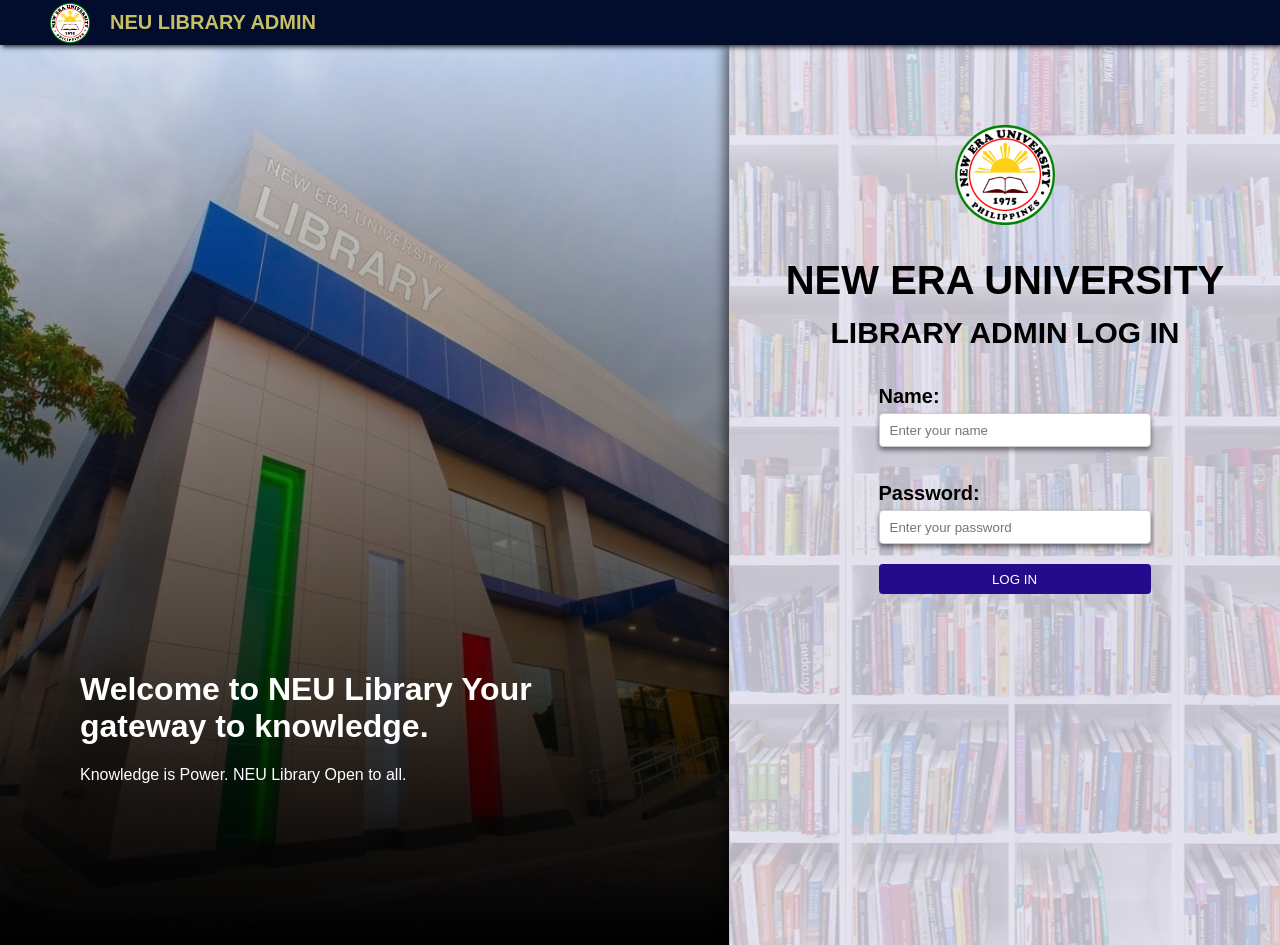
==== InfoMa2/adminLogin/login.html @ 91bf6280 "NEU Library initial commit" ====
<!DOCTYPE html>
<html lang="en">
<head>
    <meta charset="UTF-8">
    <meta name="viewport" content="width=device-width, initial-scale=1.0">
    <title>New Era University Library</title>
    <link rel="stylesheet" href="style.css">
</head>

<body>
    <nav>
        <img src="/InfoMa2/adminLogin/photos/neulogo.png" alt="New Era University Logo" class="logotop">
        <h3>NEU LIBRARY ADMIN</h3>
    </nav>
    <div class="maincontent">
    <div class="left-side">
        <div class="building"></div>
        <div class="texts">
            <h1>Welcome to NEU Library
                Your gateway to knowledge.</h1>
                <p>Knowledge is Power.
                NEU Library Open to all.</p>
        </div>
    </div>
    <div class="right-side">
    <div class="bgimg"></div>
    <div class="bglogo"></div>
    <div class="header-container">
    <div class="logo"> <img src="/InfoMa2/adminLogin/photos/neulogo.png" alt="New Era University Logo"></div>
    <header>
        <h2>NEW ERA UNIVERSITY</h2>
        <h1>LIBRARY ADMIN LOG IN</h1>
    </header>
    </div>
    <main>
        <form>
        <div class="Login">
            <h3>Name:</h3>
            <input type="text" id="name" placeholder="Enter your name">
            <h3>Password:</h3>
            <input type="password" id="password" placeholder="Enter your password">   
            <button type="submit" id="loginBtn">LOG IN</button>
        </div>
        </form>
    </main>
    </div>
    </div>
    <script src="login.js"></script>
</body>
</html>
---- InfoMa2/adminLogin/style.css ----
body{
    background-color: #e3e1f1;
    font-family: Arial, sans-serif;
    overflow: hidden;
    height: 100vh;
    margin: 0;
    padding: 0;
    
}
nav{
 background-color: rgb(2, 13, 46);
 width: 100%;
 height: 45px;
 box-shadow: 2px 2px 5px rgba(0, 0, 0, 0.8);
 align-items: center;
 display: flex;
 z-index: 10;
 position: relative;
}   
.logotop{
    width: 40px;
    height: 40px;
    background-size: cover;
    background-position: center;
    margin-left: 50px;
}
nav h3{
    color: rgb(197, 191, 101);
    margin-left: 20px;
    font-size: 20px;
}
.maincontent{
    display: flex;
    height: 100vh;;
}
.left-side{
    background-image: linear-gradient(to top, rgba(0,0,0,1), transparent), url("/InfoMa2/Login/photos/NEULIBRARY.png");
    display: flex;
    flex-direction: column;
    background-position: center;
    height: 100vh;
    width: 65vw;
    background-repeat: no-repeat;
    background-size: cover;
    flex: 2;
}
.texts{
    color: white;
    width: 500px;
    position: absolute;
    bottom: 100px;
    left: 80px;
}
.right-side{
    width: 550px;
    height: 100vh;
    border-left: 1px solid #c9c3c3;
    display: flex;
    flex-direction: column;
    align-items: center;
    position: relative;
    box-shadow: -5px 0px 10px rgba(0,0,0,0.5);;
    z-index: 1;
    
}
.bgimg{
    background-image: url("/InfoMa2/Login/photos/clouds.jpg");
    background-size: cover;
    background-position: center;
    position: absolute;
    top: 0;
    left: 0;
    width: 100%;
    height: 100%;
    opacity: 0.2;
    z-index: 0;
}
.header-container {
    position: relative;
    z-index: 2;
}
main{
    position: relative;
    z-index: 2;
}
.header-container h1{
    text-align: center;
    margin-top: -20px;
    font-size: 30px;
}
.header-container h2{
    text-align: center;
    position: relative;
    font-size: 40px;
}
input[type="text"]{
    width: 250px;
    height: 12px;
    padding: 10px;
    margin-bottom: 20px;
    border: 1px solid #ccc;
    border-radius: 4px;
    background-color: #ffffff;
    box-shadow: 0px 3px 5px rgba(0,0,0,0.5);;
}
input[type="password"]{
    width: 250px;
    height: 12px;
    padding: 10px;
    margin-bottom: 20px;
    border: 1px solid #ccc;
    border-radius: 4px;
    background-color: #ffffff;
    box-shadow: 0px 3px 5px rgba(0,0,0,0.5);;
}
.Login{
    width: 253px;
    align-items: flex-start;
    flex-direction: column;
    display: flex;
    
}
.Login h3{
    margin: 0;
    margin-bottom: 5px;
    margin-top: 15px;
    font-size: 20px;
}
button{
    width: 272px;
    height: 30px;
    background-color: #230B8B;
    color: white;
    border: none;
    border-radius: 4px;
    cursor: pointer;
    
}
button:hover{
    background-color: #c5b201;
    color: black;
}
.logo{
    display: flex;
    justify-content: center;
    z-index: 2;
    margin-top: 80px;
}
.logo img{
    width: 100px;
    height: auto;
    align-self: center;

}
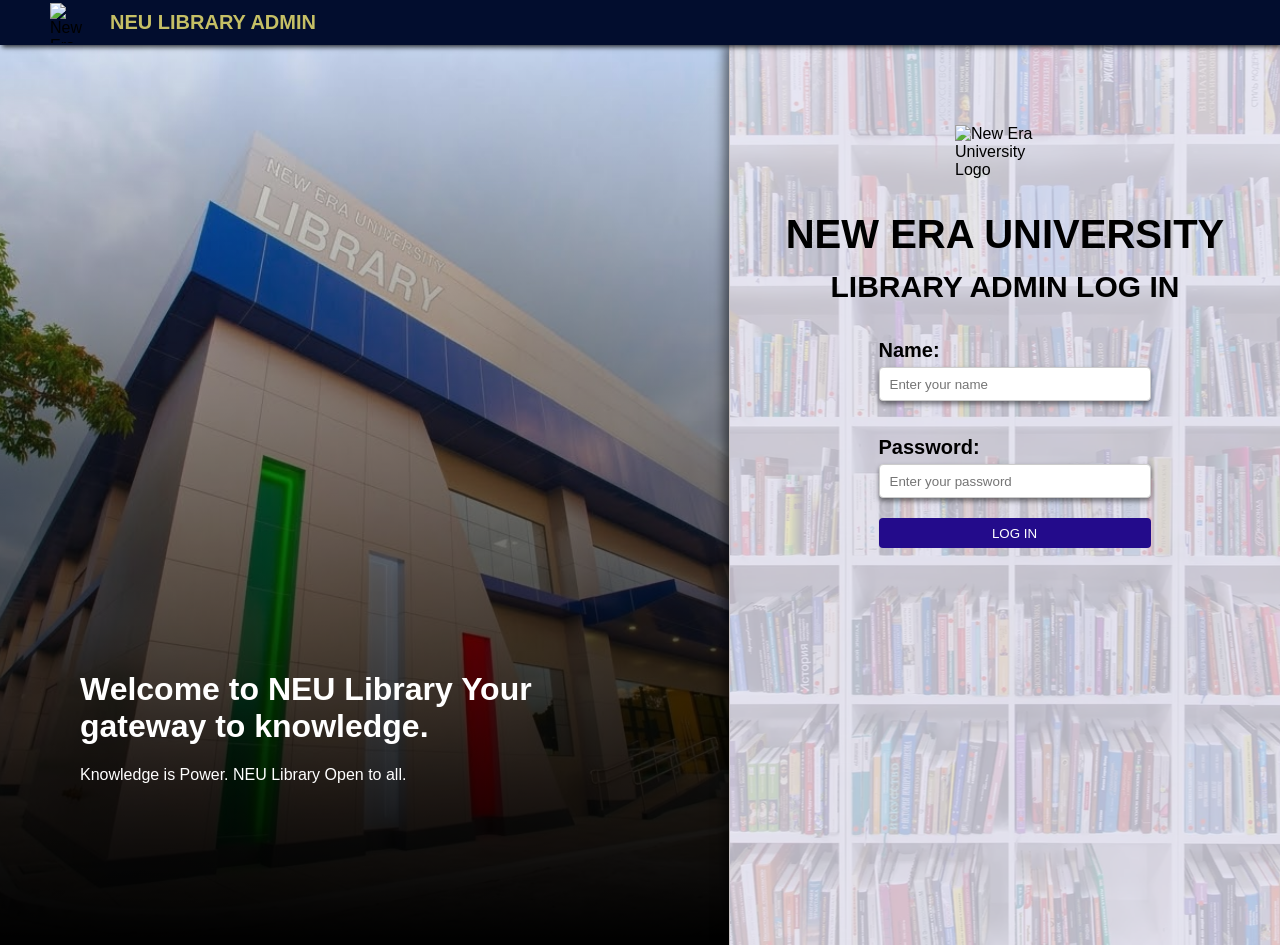
==== commit d6bcc8ac: "added admin log in page" ====
--- a/InfoMa2/adminLogin/login.html
+++ b/InfoMa2/adminLogin/login.html
@@ -9,7 +9,7 @@
 
 <body>
     <nav>
-        <img src="/InfoMa2/adminLogin/photos/neulogo.png" alt="New Era University Logo" class="logotop">
+        <img src="/adminLogin/photos/neulogo.png" alt="New Era University Logo" class="logotop">
         <h3>NEU LIBRARY ADMIN</h3>
     </nav>
     <div class="maincontent">
@@ -26,7 +26,7 @@
     <div class="bgimg"></div>
     <div class="bglogo"></div>
     <div class="header-container">
-    <div class="logo"> <img src="/InfoMa2/adminLogin/photos/neulogo.png" alt="New Era University Logo"></div>
+    <div class="logo"> <img src="/adminLogin/photos/neulogo.png" alt="New Era University Logo"></div>
     <header>
         <h2>NEW ERA UNIVERSITY</h2>
         <h1>LIBRARY ADMIN LOG IN</h1>
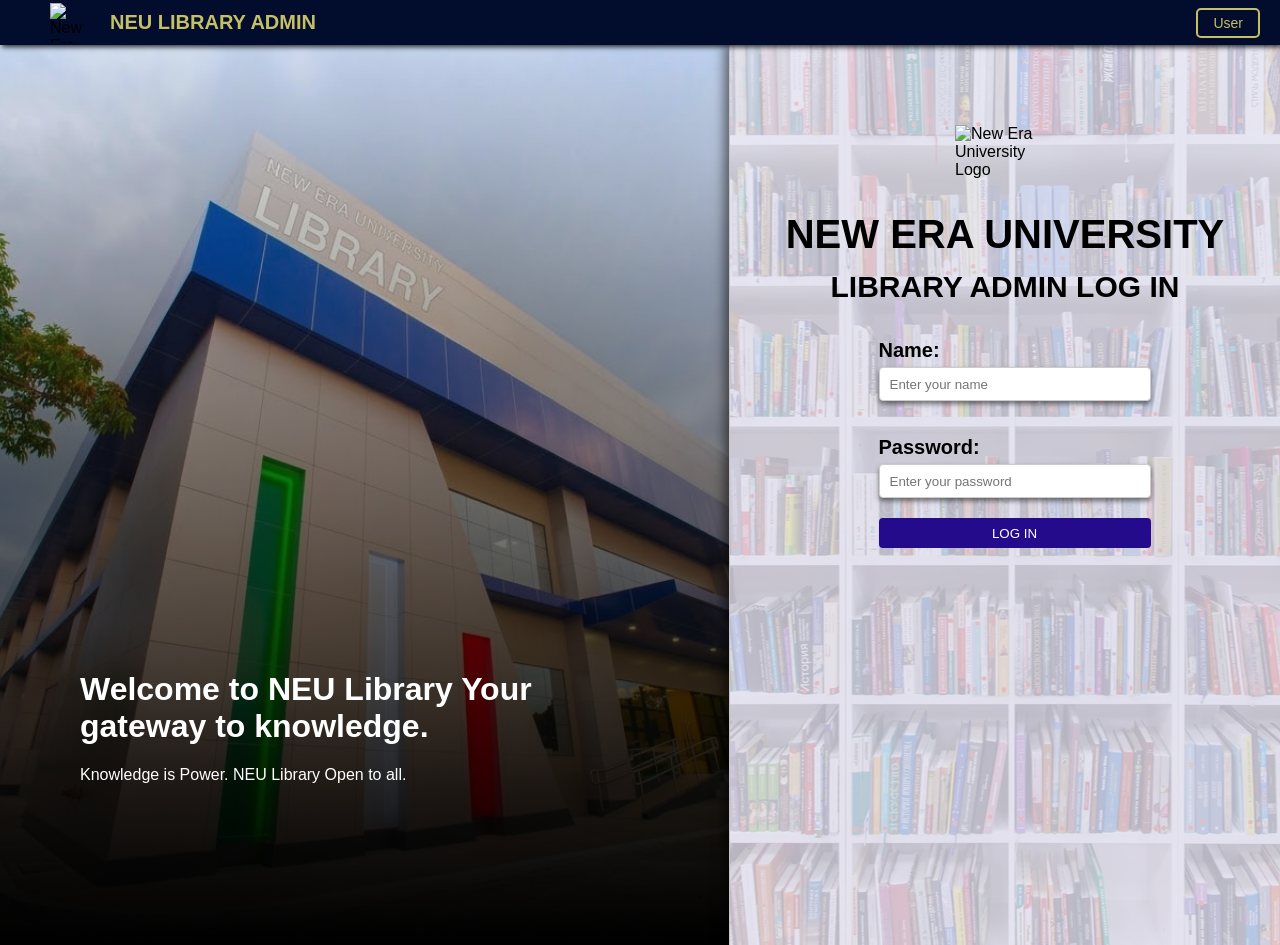
==== commit 498bcb03: "fix admin log in page" ====
--- a/InfoMa2/adminLogin/login.html
+++ b/InfoMa2/adminLogin/login.html
@@ -11,6 +11,7 @@
     <nav>
         <img src="/adminLogin/photos/neulogo.png" alt="New Era University Logo" class="logotop">
         <h3>NEU LIBRARY ADMIN</h3>
+        <a href="/Login/login.html" class="userbtn">User</a>
     </nav>
     <div class="maincontent">
     <div class="left-side">
--- a/InfoMa2/adminLogin/style.css
+++ b/InfoMa2/adminLogin/style.css
@@ -17,6 +17,24 @@
  z-index: 10;
  position: relative;
 }   
+.userbtn {
+    margin-left: auto;
+    margin-right: 20px;
+    padding: 5px 15px;
+    background: transparent;
+    border: 2px solid rgb(197, 191, 101);
+    color: rgb(197, 191, 101);
+    border-radius: 5px;
+    cursor: pointer;
+    font-size: 14px;
+    text-decoration: none;
+}
+
+.userbtn:hover {
+    background-color: rgb(197, 191, 101);
+    color: rgb(2, 13, 46);
+}
+
 .logotop{
     width: 40px;
     height: 40px;
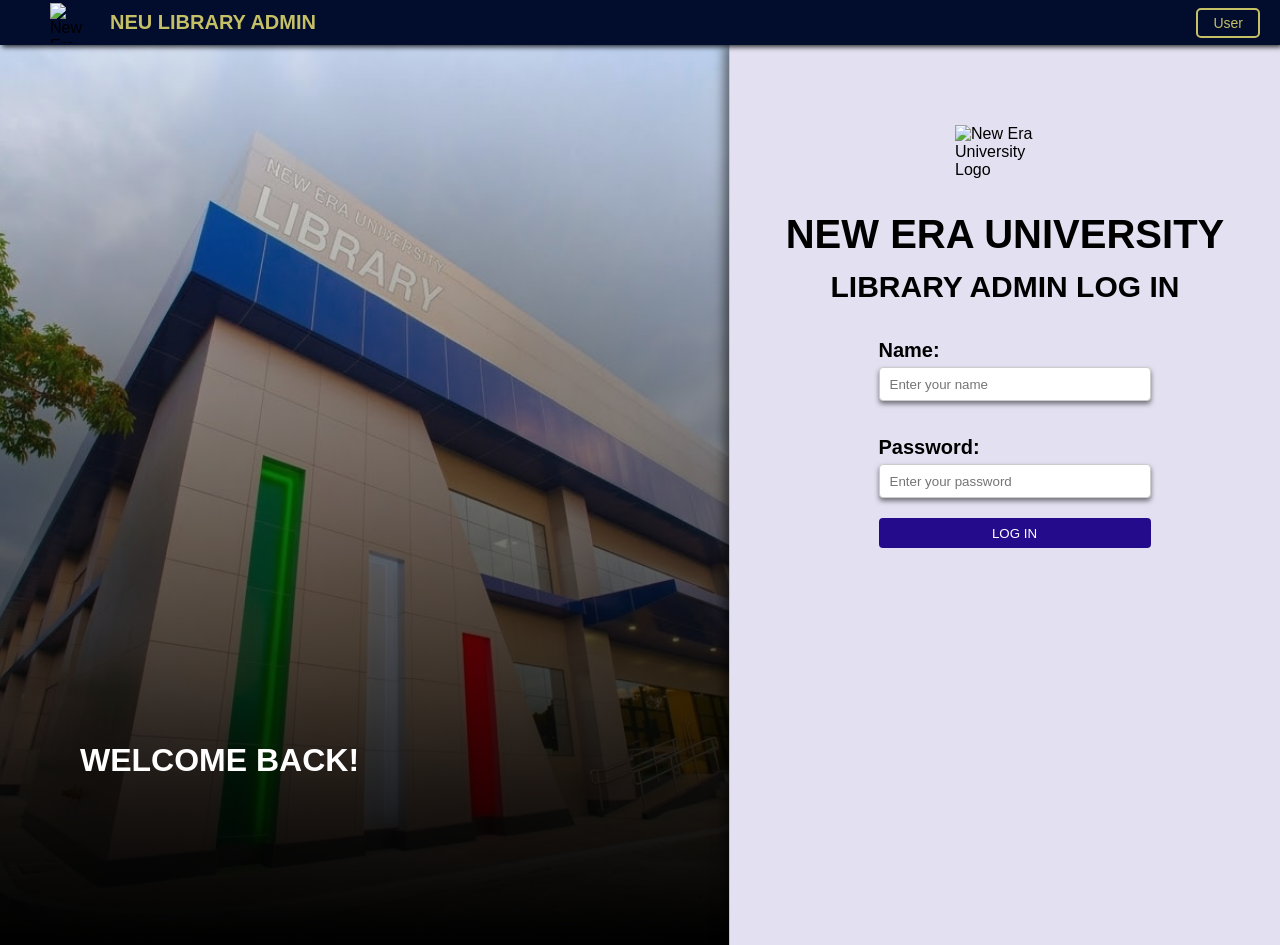
==== commit 9d0b1d4a: "fix admin log in page" ====
--- a/InfoMa2/adminLogin/login.html
+++ b/InfoMa2/adminLogin/login.html
@@ -17,10 +17,7 @@
     <div class="left-side">
         <div class="building"></div>
         <div class="texts">
-            <h1>Welcome to NEU Library
-                Your gateway to knowledge.</h1>
-                <p>Knowledge is Power.
-                NEU Library Open to all.</p>
+            <h1>WELCOME BACK!</h1>
         </div>
     </div>
     <div class="right-side">
--- a/InfoMa2/adminLogin/style.css
+++ b/InfoMa2/adminLogin/style.css
@@ -82,7 +82,7 @@
     
 }
 .bgimg{
-    background-image: url("/InfoMa2/Login/photos/clouds.jpg");
+    background-image: url("/Login/photos/clouds.jpg");
     background-size: cover;
     background-position: center;
     position: absolute;
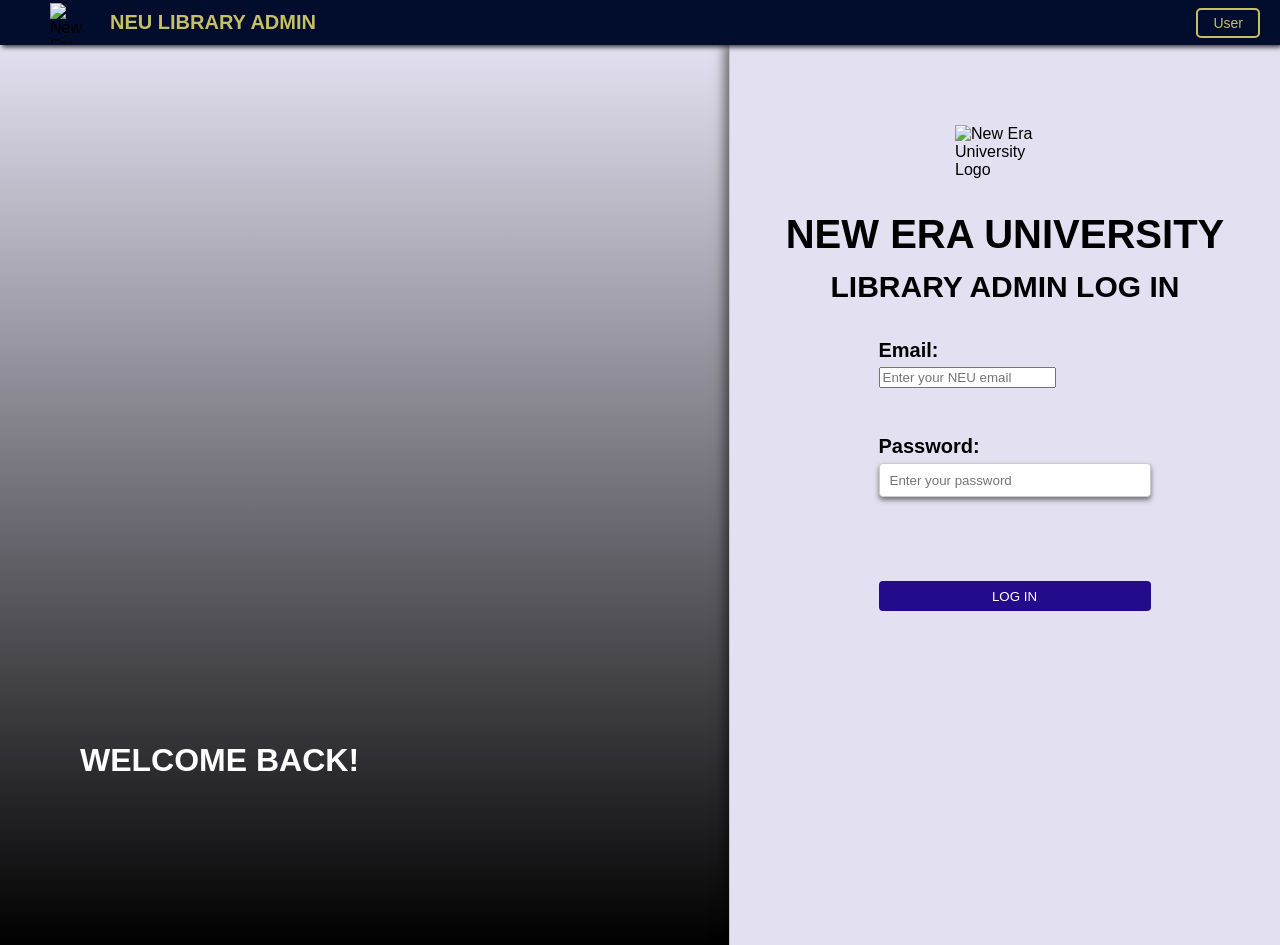
==== commit d6a2e101: "admin page" ====
--- a/InfoMa2/adminLogin/login.html
+++ b/InfoMa2/adminLogin/login.html
@@ -33,12 +33,15 @@
     <main>
         <form>
         <div class="Login">
-            <h3>Name:</h3>
-            <input type="text" id="name" placeholder="Enter your name">
-            <h3>Password:</h3>
-            <input type="password" id="password" placeholder="Enter your password">   
-            <button type="submit" id="loginBtn">LOG IN</button>
-        </div>
+        <h3>Email:</h3>
+        <input type="email" id="email" placeholder="Enter your NEU email">
+        <p id="emailError" class="error-message"></p>  
+        <h3>Password:</h3>
+        <input type="password" id="password" placeholder="Enter your password">
+        <p id="passwordError" class="error-message"></p>  
+        <p id="loginError" class="error-message"></p>  
+        <button type="submit" id="loginBtn">LOG IN</button>
+    </div>
         </form>
     </main>
     </div>
--- a/InfoMa2/adminLogin/style.css
+++ b/InfoMa2/adminLogin/style.css
@@ -52,7 +52,7 @@
     height: 100vh;;
 }
 .left-side{
-    background-image: linear-gradient(to top, rgba(0,0,0,1), transparent), url("/InfoMa2/Login/photos/NEULIBRARY.png");
+    background-image: linear-gradient(to top, rgba(0,0,0,1), transparent), url("/Login/photos/NEULIBRARY.png");
     display: flex;
     flex-direction: column;
     background-position: center;
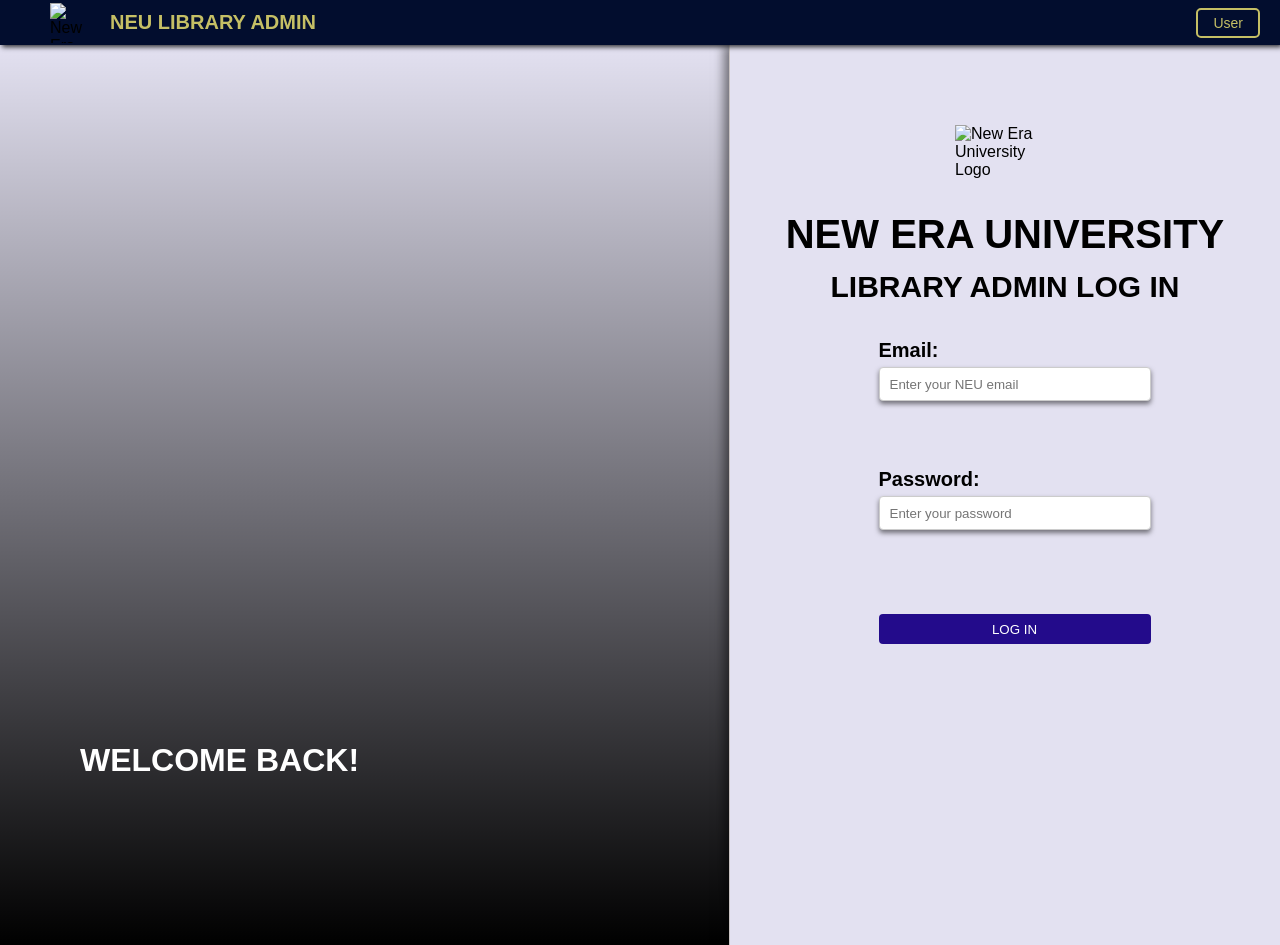
==== commit 197d53ec: "fix admin page" ====
--- a/InfoMa2/adminLogin/login.html
+++ b/InfoMa2/adminLogin/login.html
@@ -34,7 +34,7 @@
         <form>
         <div class="Login">
         <h3>Email:</h3>
-        <input type="email" id="email" placeholder="Enter your NEU email">
+        <input type="text" id="email" placeholder="Enter your NEU email">
         <p id="emailError" class="error-message"></p>  
         <h3>Password:</h3>
         <input type="password" id="password" placeholder="Enter your password">
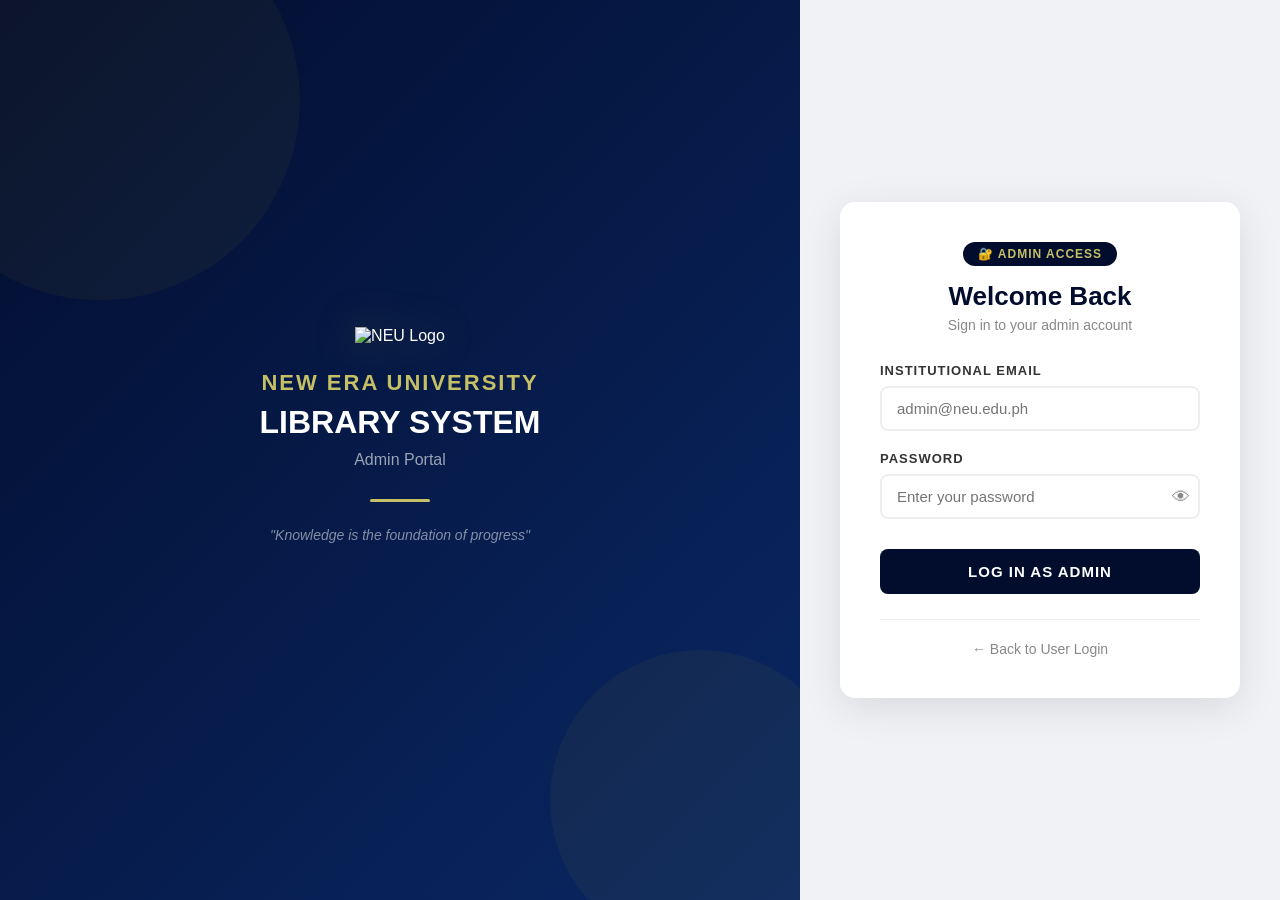
==== commit 315f8170: "redesign" ====
--- a/InfoMa2/adminLogin/login.html
+++ b/InfoMa2/adminLogin/login.html
@@ -3,49 +3,61 @@
 <head>
     <meta charset="UTF-8">
     <meta name="viewport" content="width=device-width, initial-scale=1.0">
-    <title>New Era University Library</title>
+    <title>NEU Library - Admin Login</title>
+    <link rel="icon" type="image/png" href="/adminLogin/photos/neulogo.png">
     <link rel="stylesheet" href="style.css">
 </head>
+<body>
+    <div class="container">
+        <div class="left-panel">
+            <div class="left-content">
+                <img src="/adminLogin/photos/neulogo.png" alt="NEU Logo" class="big-logo">
+                <h1>NEW ERA UNIVERSITY</h1>
+                <h2>LIBRARY SYSTEM</h2>
+                <p>Admin Portal</p>
+                <div class="divider"></div>
+                <p class="quote">"Knowledge is the foundation of progress"</p>
+            </div>
+        </div>
+        <div class="right-panel">
+            <div class="login-card">
+                <div class="card-header">
+                    <span class="admin-badge">🔐 ADMIN ACCESS</span>
+                    <h2>Welcome Back</h2>
+                    <p>Sign in to your admin account</p>
+                </div>
 
-<body>
-    <nav>
-        <img src="/adminLogin/photos/neulogo.png" alt="New Era University Logo" class="logotop">
-        <h3>NEU LIBRARY ADMIN</h3>
-        <a href="/Login/login.html" class="userbtn">User</a>
-    </nav>
-    <div class="maincontent">
-    <div class="left-side">
-        <div class="building"></div>
-        <div class="texts">
-            <h1>WELCOME BACK!</h1>
+                <form>
+                    <div class="field">
+                        <label>Institutional Email</label>
+                        <input type="email" id="email" placeholder="admin@neu.edu.ph">
+                        <p id="emailError" class="error-message"></p>
+                    </div>
+
+                    <div class="field">
+                        <label>Password</label>
+                        <div class="password-wrapper">
+                            <input type="password" id="password" placeholder="Enter your password">
+                            <button type="button" id="togglePassword" class="toggle-btn">👁</button>
+                        </div>
+                        <p id="passwordError" class="error-message"></p>
+                    </div>
+
+                    <p id="loginError" class="error-message"></p>
+
+                    <button type="submit" id="loginBtn" class="login-btn">
+                        LOG IN AS ADMIN
+                    </button>
+                </form>
+
+                <div class="card-footer">
+                    <a href="/Login/login.html">← Back to User Login</a>
+                </div>
+            </div>
         </div>
     </div>
-    <div class="right-side">
-    <div class="bgimg"></div>
-    <div class="bglogo"></div>
-    <div class="header-container">
-    <div class="logo"> <img src="/adminLogin/photos/neulogo.png" alt="New Era University Logo"></div>
-    <header>
-        <h2>NEW ERA UNIVERSITY</h2>
-        <h1>LIBRARY ADMIN LOG IN</h1>
-    </header>
-    </div>
-    <main>
-        <form>
-        <div class="Login">
-        <h3>Email:</h3>
-        <input type="text" id="email" placeholder="Enter your NEU email">
-        <p id="emailError" class="error-message"></p>  
-        <h3>Password:</h3>
-        <input type="password" id="password" placeholder="Enter your password">
-        <p id="passwordError" class="error-message"></p>  
-        <p id="loginError" class="error-message"></p>  
-        <button type="submit" id="loginBtn">LOG IN</button>
-    </div>
-        </form>
-    </main>
-    </div>
-    </div>
-    <script src="login.js"></script>
+
+    <script type="module" src="/supabase.js"></script>
+    <script type="module" src="login.js"></script>
 </body>
 </html>
--- a/InfoMa2/adminLogin/style.css
+++ b/InfoMa2/adminLogin/style.css
@@ -1,172 +1,251 @@
-body{
-    background-color: #e3e1f1;
-    font-family: Arial, sans-serif;
-    overflow: hidden;
-    height: 100vh;
+* {
     margin: 0;
     padding: 0;
-    
-}
-nav{
- background-color: rgb(2, 13, 46);
- width: 100%;
- height: 45px;
- box-shadow: 2px 2px 5px rgba(0, 0, 0, 0.8);
- align-items: center;
- display: flex;
- z-index: 10;
- position: relative;
-}   
-.userbtn {
-    margin-left: auto;
-    margin-right: 20px;
+    box-sizing: border-box;
+}
+
+body {
+    font-family: Arial, sans-serif;
+    height: 100vh;
+    overflow: hidden;
+    background-color: rgb(2, 13, 46);
+}
+
+/* ── CONTAINER ── */
+.container {
+    display: flex;
+    height: 100vh;
+}
+
+/* ── LEFT PANEL ── */
+.left-panel {
+    flex: 1;
+    background: linear-gradient(135deg, rgb(2, 13, 46) 0%, rgb(10, 40, 100) 100%);
+    display: flex;
+    align-items: center;
+    justify-content: center;
+    position: relative;
+    overflow: hidden;
+}
+
+.left-panel::before {
+    content: '';
+    position: absolute;
+    width: 400px;
+    height: 400px;
+    background: rgba(197, 178, 1, 0.05);
+    border-radius: 50%;
+    top: -100px;
+    left: -100px;
+}
+
+.left-panel::after {
+    content: '';
+    position: absolute;
+    width: 300px;
+    height: 300px;
+    background: rgba(197, 178, 1, 0.05);
+    border-radius: 50%;
+    bottom: -50px;
+    right: -50px;
+}
+
+.left-content {
+    text-align: center;
+    color: white;
+    z-index: 1;
+    padding: 40px;
+}
+
+.big-logo {
+    width: 120px;
+    height: 120px;
+    margin-bottom: 25px;
+    filter: drop-shadow(0 0 20px rgba(197, 178, 1, 0.3));
+}
+
+.left-content h1 {
+    font-size: 22px;
+    color: rgb(197, 191, 101);
+    margin-bottom: 8px;
+    letter-spacing: 2px;
+}
+
+.left-content h2 {
+    font-size: 32px;
+    color: white;
+    margin-bottom: 10px;
+}
+
+.left-content p {
+    font-size: 16px;
+    color: rgba(255,255,255,0.6);
+    margin-bottom: 30px;
+}
+
+.divider {
+    width: 60px;
+    height: 3px;
+    background: rgb(197, 191, 101);
+    margin: 0 auto 25px;
+    border-radius: 2px;
+}
+
+.quote {
+    font-style: italic;
+    color: rgba(255,255,255,0.5) !important;
+    font-size: 14px !important;
+}
+
+/* ── RIGHT PANEL ── */
+.right-panel {
+    width: 480px;
+    background: #f0f2f5;
+    display: flex;
+    align-items: center;
+    justify-content: center;
+    padding: 40px;
+}
+
+/* ── LOGIN CARD ── */
+.login-card {
+    width: 100%;
+    background: white;
+    border-radius: 15px;
+    padding: 40px;
+    box-shadow: 0 10px 40px rgba(0,0,0,0.1);
+}
+
+.card-header {
+    text-align: center;
+    margin-bottom: 30px;
+}
+
+.admin-badge {
+    display: inline-block;
+    background: rgb(2, 13, 46);
+    color: rgb(197, 191, 101);
     padding: 5px 15px;
-    background: transparent;
-    border: 2px solid rgb(197, 191, 101);
-    color: rgb(197, 191, 101);
-    border-radius: 5px;
+    border-radius: 20px;
+    font-size: 12px;
+    font-weight: bold;
+    margin-bottom: 15px;
+    letter-spacing: 1px;
+}
+
+.card-header h2 {
+    font-size: 26px;
+    color: rgb(2, 13, 46);
+    margin-bottom: 5px;
+}
+
+.card-header p {
+    color: #888;
+    font-size: 14px;
+}
+
+/* ── FIELDS ── */
+.field {
+    margin-bottom: 20px;
+}
+
+.field label {
+    display: block;
+    font-size: 13px;
+    font-weight: bold;
+    color: #333;
+    margin-bottom: 8px;
+    text-transform: uppercase;
+    letter-spacing: 1px;
+}
+
+.field input {
+    width: 100%;
+    padding: 12px 15px;
+    border: 2px solid #eee;
+    border-radius: 8px;
+    font-size: 15px;
+    transition: border-color 0.3s;
+    outline: none;
+}
+
+.field input:focus {
+    border-color: rgb(2, 13, 46);
+}
+
+/* ── PASSWORD WRAPPER ── */
+.password-wrapper {
+    position: relative;
+}
+
+.password-wrapper input {
+    padding-right: 45px;
+}
+
+.toggle-btn {
+    position: absolute;
+    right: 10px;
+    top: 50%;
+    transform: translateY(-50%);
+    background: none;
+    border: none;
     cursor: pointer;
+    font-size: 18px;
+    width: auto !important;
+    height: auto !important;
+    padding: 0 !important;
+    color: #888;
+}
+
+.toggle-btn:hover {
+    background: none !important;
+    color: rgb(2, 13, 46) !important;
+}
+
+/* ── ERROR MESSAGES ── */
+.error-message {
+    color: red;
+    font-size: 12px;
+    margin-top: 5px;
+    display: none;
+}
+
+/* ── LOGIN BUTTON ── */
+.login-btn {
+    width: 100% !important;
+    height: auto !important;
+    padding: 14px !important;
+    background-color: rgb(2, 13, 46) !important;
+    color: white !important;
+    border: none;
+    border-radius: 8px;
+    font-size: 15px;
+    font-weight: bold;
+    cursor: pointer;
+    letter-spacing: 1px;
+    margin-top: 10px;
+    transition: background 0.3s;
+}
+
+.login-btn:hover {
+    background-color: rgb(197, 191, 101) !important;
+    color: rgb(2, 13, 46) !important;
+}
+
+/* ── CARD FOOTER ── */
+.card-footer {
+    text-align: center;
+    margin-top: 25px;
+    padding-top: 20px;
+    border-top: 1px solid #eee;
+}
+
+.card-footer a {
+    color: #888;
+    text-decoration: none;
     font-size: 14px;
-    text-decoration: none;
-}
-
-.userbtn:hover {
-    background-color: rgb(197, 191, 101);
+}
+
+.card-footer a:hover {
     color: rgb(2, 13, 46);
-}
-
-.logotop{
-    width: 40px;
-    height: 40px;
-    background-size: cover;
-    background-position: center;
-    margin-left: 50px;
-}
-nav h3{
-    color: rgb(197, 191, 101);
-    margin-left: 20px;
-    font-size: 20px;
-}
-.maincontent{
-    display: flex;
-    height: 100vh;;
-}
-.left-side{
-    background-image: linear-gradient(to top, rgba(0,0,0,1), transparent), url("/Login/photos/NEULIBRARY.png");
-    display: flex;
-    flex-direction: column;
-    background-position: center;
-    height: 100vh;
-    width: 65vw;
-    background-repeat: no-repeat;
-    background-size: cover;
-    flex: 2;
-}
-.texts{
-    color: white;
-    width: 500px;
-    position: absolute;
-    bottom: 100px;
-    left: 80px;
-}
-.right-side{
-    width: 550px;
-    height: 100vh;
-    border-left: 1px solid #c9c3c3;
-    display: flex;
-    flex-direction: column;
-    align-items: center;
-    position: relative;
-    box-shadow: -5px 0px 10px rgba(0,0,0,0.5);;
-    z-index: 1;
-    
-}
-.bgimg{
-    background-image: url("/Login/photos/clouds.jpg");
-    background-size: cover;
-    background-position: center;
-    position: absolute;
-    top: 0;
-    left: 0;
-    width: 100%;
-    height: 100%;
-    opacity: 0.2;
-    z-index: 0;
-}
-.header-container {
-    position: relative;
-    z-index: 2;
-}
-main{
-    position: relative;
-    z-index: 2;
-}
-.header-container h1{
-    text-align: center;
-    margin-top: -20px;
-    font-size: 30px;
-}
-.header-container h2{
-    text-align: center;
-    position: relative;
-    font-size: 40px;
-}
-input[type="text"]{
-    width: 250px;
-    height: 12px;
-    padding: 10px;
-    margin-bottom: 20px;
-    border: 1px solid #ccc;
-    border-radius: 4px;
-    background-color: #ffffff;
-    box-shadow: 0px 3px 5px rgba(0,0,0,0.5);;
-}
-input[type="password"]{
-    width: 250px;
-    height: 12px;
-    padding: 10px;
-    margin-bottom: 20px;
-    border: 1px solid #ccc;
-    border-radius: 4px;
-    background-color: #ffffff;
-    box-shadow: 0px 3px 5px rgba(0,0,0,0.5);;
-}
-.Login{
-    width: 253px;
-    align-items: flex-start;
-    flex-direction: column;
-    display: flex;
-    
-}
-.Login h3{
-    margin: 0;
-    margin-bottom: 5px;
-    margin-top: 15px;
-    font-size: 20px;
-}
-button{
-    width: 272px;
-    height: 30px;
-    background-color: #230B8B;
-    color: white;
-    border: none;
-    border-radius: 4px;
-    cursor: pointer;
-    
-}
-button:hover{
-    background-color: #c5b201;
-    color: black;
-}
-.logo{
-    display: flex;
-    justify-content: center;
-    z-index: 2;
-    margin-top: 80px;
-}
-.logo img{
-    width: 100px;
-    height: auto;
-    align-self: center;
-
-}
+}
